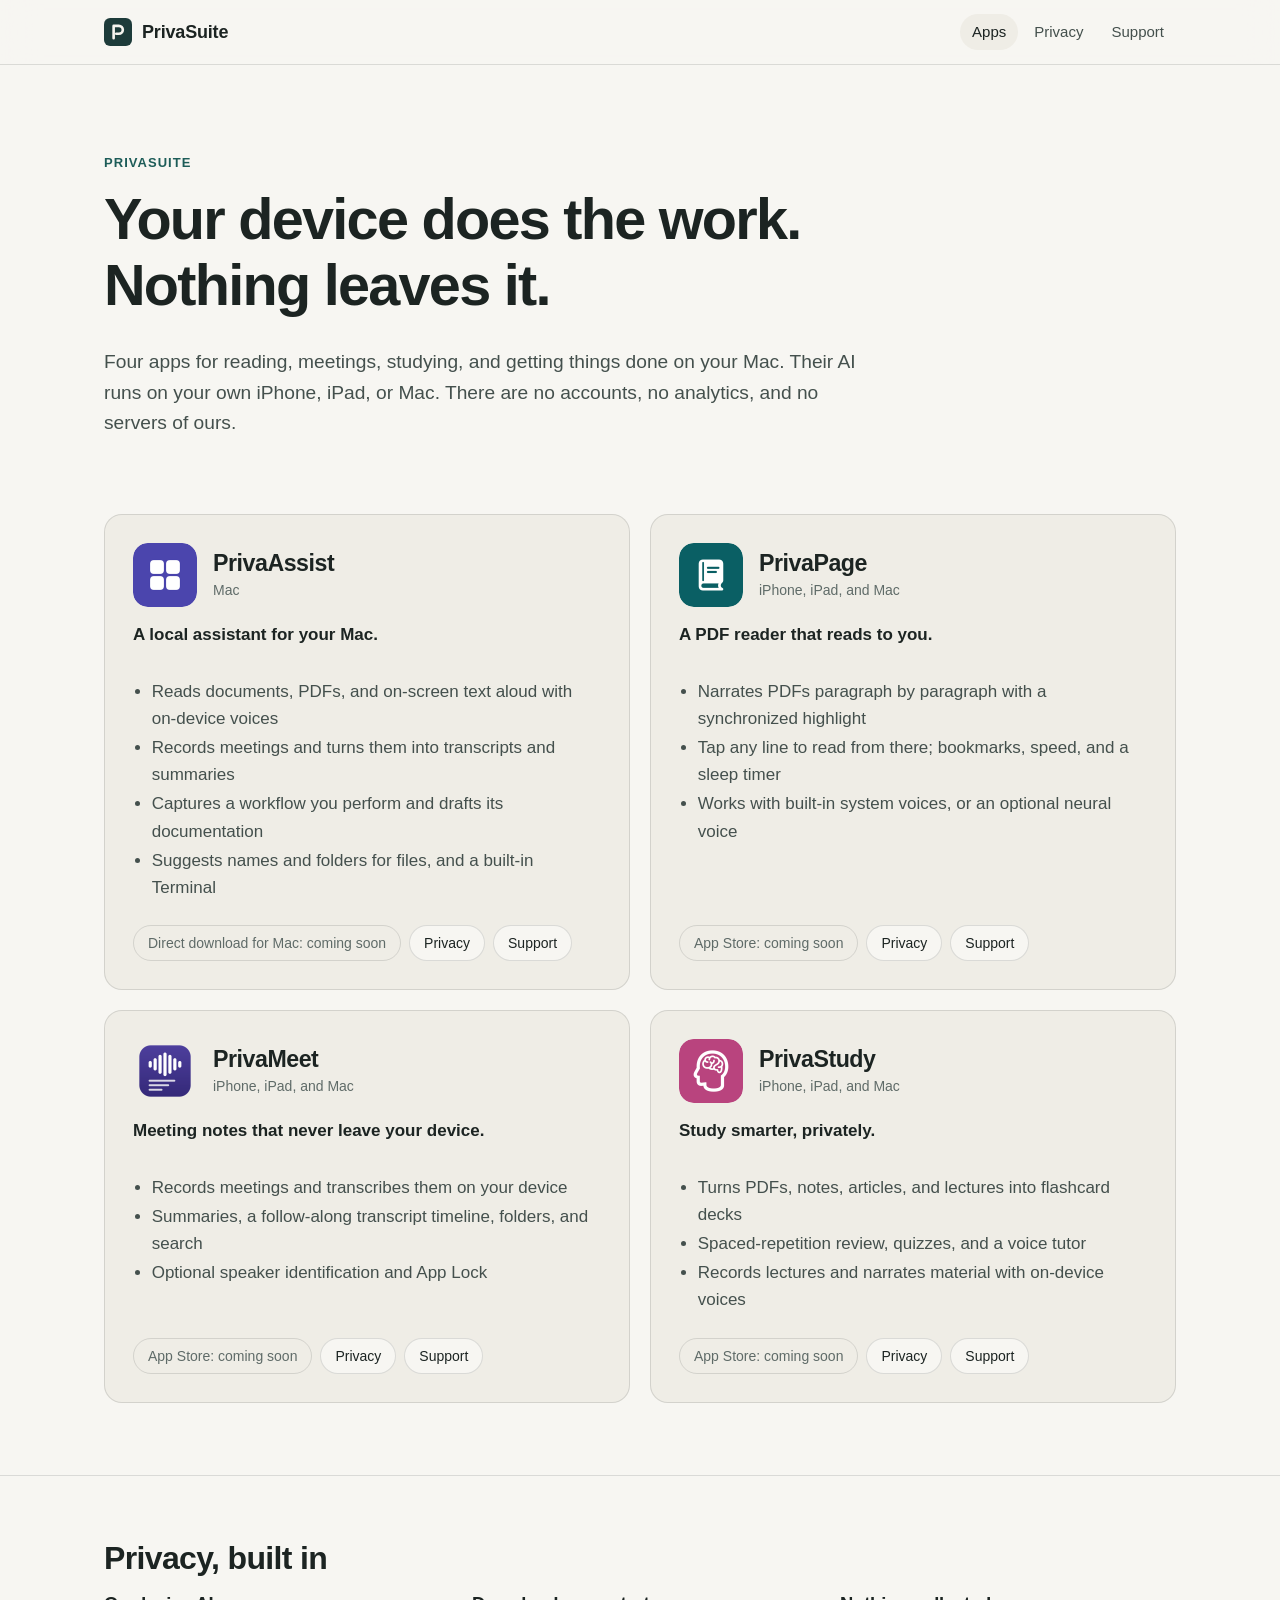
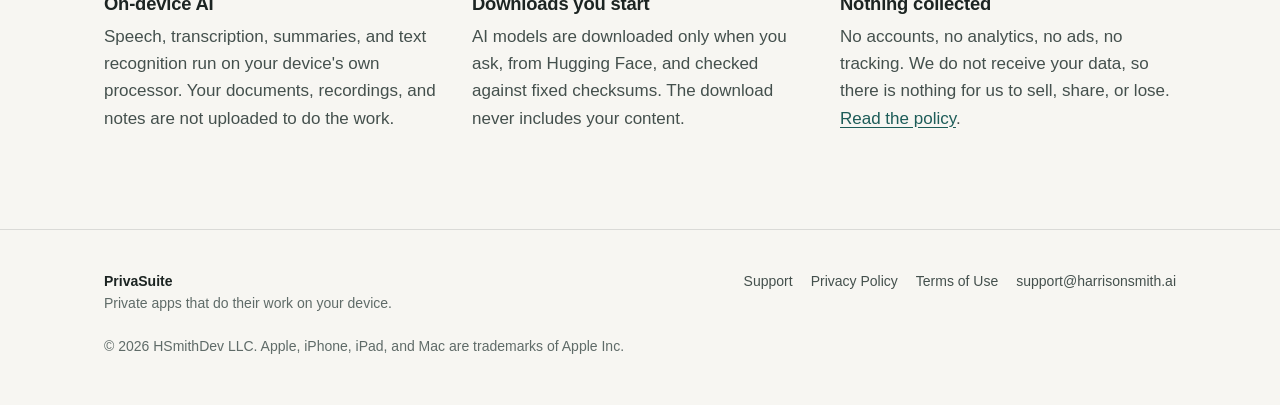
==== index.html @ e091b5af "PrivaSuite website: home, privacy policy, terms, support for all four apps Static HTML/CSS for GitHu" ====
<!doctype html>
<html lang="en">
<head>
<meta charset="utf-8">
<meta name="viewport" content="width=device-width, initial-scale=1, viewport-fit=cover">
<meta name="color-scheme" content="light dark">
<meta name="theme-color" content="#f7f6f2" media="(prefers-color-scheme: light)">
<meta name="theme-color" content="#111615" media="(prefers-color-scheme: dark)">
<link rel="icon" type="image/svg+xml" href="assets/img/favicon.svg">
<link rel="stylesheet" href="assets/style.css">
<title>PrivaSuite</title>
<meta name="description" content="Private apps for reading, meetings, studying, and your Mac, with AI that runs on your device.">
<link rel="canonical" href="https://privasuite.harrisonsmith.ai/">
</head>
<body>
<a class="skip" href="#main">Skip to content</a>
<header class="site-header">
  <div class="wrap nav">
    <a class="brand" href="index.html" aria-label="PrivaSuite home"><img src="assets/img/favicon.svg" alt="" width="28" height="28"><span>PrivaSuite</span></a>
    <nav aria-label="Primary">
      <a href="index.html#apps" aria-current="page">Apps</a>
      <a href="privacy/index.html">Privacy</a>
      <a href="support/index.html">Support</a>
    </nav>
  </div>
</header>
<main id="main">
<section class="hero"><div class="wrap">
  <p class="eyebrow">PrivaSuite</p>
  <h1>Your device does the work.<br>Nothing leaves it.</h1>
  <p class="lede">Four apps for reading, meetings, studying, and getting things done on your Mac. Their AI runs on your own iPhone, iPad, or Mac. There are no accounts, no analytics, and no servers of ours.</p>
</div></section>
<section class="wrap apps" id="apps" aria-label="Apps">
<article class="app-card" id="privaassist">
  <header><img src="assets/img/privaassist-256.png" alt="" width="64" height="64"><div><h2>PrivaAssist</h2><p class="platforms">Mac</p></div></header>
  <p><strong>A local assistant for your Mac.</strong></p>
  <ul><li>Reads documents, PDFs, and on-screen text aloud with on-device voices</li><li>Records meetings and turns them into transcripts and summaries</li><li>Captures a workflow you perform and drafts its documentation</li><li>Suggests names and folders for files, and a built-in Terminal</li></ul>
  <div class="links">
    <span class="pill status">Direct download for Mac: coming soon</span>
    <a class="pill" href="privacy/index.html#privaassist">Privacy</a>
    <a class="pill" href="support/index.html#privaassist">Support</a>
  </div>
</article>
<article class="app-card" id="privapage">
  <header><img src="assets/img/privapage-256.png" alt="" width="64" height="64"><div><h2>PrivaPage</h2><p class="platforms">iPhone, iPad, and Mac</p></div></header>
  <p><strong>A PDF reader that reads to you.</strong></p>
  <ul><li>Narrates PDFs paragraph by paragraph with a synchronized highlight</li><li>Tap any line to read from there; bookmarks, speed, and a sleep timer</li><li>Works with built-in system voices, or an optional neural voice</li></ul>
  <div class="links">
    <span class="pill status">App Store: coming soon</span>
    <a class="pill" href="privacy/index.html#privapage">Privacy</a>
    <a class="pill" href="support/index.html#privapage">Support</a>
  </div>
</article>
<article class="app-card" id="privameet">
  <header><img src="assets/img/privameet-256.png" alt="" width="64" height="64"><div><h2>PrivaMeet</h2><p class="platforms">iPhone, iPad, and Mac</p></div></header>
  <p><strong>Meeting notes that never leave your device.</strong></p>
  <ul><li>Records meetings and transcribes them on your device</li><li>Summaries, a follow-along transcript timeline, folders, and search</li><li>Optional speaker identification and App Lock</li></ul>
  <div class="links">
    <span class="pill status">App Store: coming soon</span>
    <a class="pill" href="privacy/index.html#privameet">Privacy</a>
    <a class="pill" href="support/index.html#privameet">Support</a>
  </div>
</article>
<article class="app-card" id="privastudy">
  <header><img src="assets/img/privastudy-256.png" alt="" width="64" height="64"><div><h2>PrivaStudy</h2><p class="platforms">iPhone, iPad, and Mac</p></div></header>
  <p><strong>Study smarter, privately.</strong></p>
  <ul><li>Turns PDFs, notes, articles, and lectures into flashcard decks</li><li>Spaced-repetition review, quizzes, and a voice tutor</li><li>Records lectures and narrates material with on-device voices</li></ul>
  <div class="links">
    <span class="pill status">App Store: coming soon</span>
    <a class="pill" href="privacy/index.html#privastudy">Privacy</a>
    <a class="pill" href="support/index.html#privastudy">Support</a>
  </div>
</article>
</section>
<section class="band"><div class="wrap">
  <h2>Privacy, built in</h2>
  <div class="cols">
    <div><h3>On-device AI</h3><p>Speech, transcription, summaries, and text recognition run on your device's own processor. Your documents, recordings, and notes are not uploaded to do the work.</p></div>
    <div><h3>Downloads you start</h3><p>AI models are downloaded only when you ask, from Hugging Face, and checked against fixed checksums. The download never includes your content.</p></div>
    <div><h3>Nothing collected</h3><p>No accounts, no analytics, no ads, no tracking. We do not receive your data, so there is nothing for us to sell, share, or lose. <a href="privacy/index.html">Read the policy</a>.</p></div>
  </div>
</div></section>
</main>
<footer class="site-footer">
  <div class="wrap footer-grid">
    <div><strong style="color:var(--ink)">PrivaSuite</strong><br>Private apps that do their work on your device.</div>
    <div class="footer-links">
      <a href="support/index.html">Support</a>
      <a href="privacy/index.html">Privacy Policy</a>
      <a href="terms/index.html">Terms of Use</a>
      <a href="mailto:support@harrisonsmith.ai">support@harrisonsmith.ai</a>
    </div>
  </div>
  <div class="wrap" style="margin-top:20px">&copy; 2026 HSmithDev LLC. Apple, iPhone, iPad, and Mac are trademarks of Apple Inc.</div>
</footer>
</body>
</html>
---- assets/style.css ----
/* PrivaSuite site. Plain CSS, system fonts, light and dark. Nothing loads from third parties. */

:root {
  --bg: #f7f6f2;
  --surface: #efede6;
  --surface-2: #e5e2d8;
  --ink: #1c2422;
  --ink-2: #44504d;
  --ink-3: #5f6b68;
  --accent: #1d5c58;
  --accent-ink: #f7f6f2;
  --line: rgb(28 36 34 / 0.13);
  --radius: 18px;
  --wrap: 1120px;
  --font: -apple-system, BlinkMacSystemFont, "SF Pro Text", "Segoe UI", Roboto, "Helvetica Neue", Arial, sans-serif;
  --font-display: -apple-system, BlinkMacSystemFont, "SF Pro Display", "Segoe UI", Roboto, "Helvetica Neue", Arial, sans-serif;
}

@media (prefers-color-scheme: dark) {
  :root {
    --bg: #111615;
    --surface: #181f1e;
    --surface-2: #202928;
    --ink: #ecebe5;
    --ink-2: #b5bdba;
    --ink-3: #959f9c;
    --accent: #7cc4bc;
    --accent-ink: #0f1514;
    --line: rgb(236 235 229 / 0.12);
  }
}

*, *::before, *::after { box-sizing: border-box; }
html { -webkit-text-size-adjust: 100%; scroll-padding-top: 88px; }
@media (prefers-reduced-motion: no-preference) { html { scroll-behavior: smooth; } }
body {
  margin: 0;
  background: var(--bg);
  color: var(--ink);
  font: 17px/1.6 var(--font);
  -webkit-font-smoothing: antialiased;
}
img { max-width: 100%; height: auto; display: block; }
a { color: var(--accent); text-underline-offset: 0.18em; }
a:hover { text-decoration-thickness: 2px; }
:focus-visible { outline: 3px solid var(--accent); outline-offset: 3px; border-radius: 6px; }

.wrap { max-width: var(--wrap); margin: 0 auto; padding: 0 24px; }
@media (max-width: 600px) { .wrap { padding: 0 16px; } }

.skip { position: absolute; left: -9999px; top: 8px; background: var(--ink); color: var(--bg); padding: 8px 14px; border-radius: 8px; z-index: 10; }
.skip:focus { left: 16px; }

/* Header */
.site-header {
  position: sticky; top: 0; z-index: 5;
  background: color-mix(in srgb, var(--bg) 82%, transparent);
  -webkit-backdrop-filter: saturate(160%) blur(18px);
  backdrop-filter: saturate(160%) blur(18px);
  border-bottom: 1px solid var(--line);
}
@media (prefers-reduced-transparency: reduce) { .site-header { background: var(--bg); backdrop-filter: none; -webkit-backdrop-filter: none; } }
.nav { display: flex; align-items: center; justify-content: space-between; gap: 16px; min-height: 64px; }
.brand { display: inline-flex; align-items: center; gap: 10px; color: var(--ink); text-decoration: none; font-weight: 650; font-size: 18px; letter-spacing: -0.01em; }
.brand img { width: 28px; height: 28px; }
.nav nav { display: flex; gap: 4px; flex-wrap: wrap; }
.nav nav a { color: var(--ink-2); text-decoration: none; padding: 6px 12px; border-radius: 999px; font-size: 15px; }
.nav nav a:hover, .nav nav a[aria-current="page"] { color: var(--ink); background: var(--surface); }

/* Type */
h1, h2, h3 { font-family: var(--font-display); line-height: 1.15; margin: 0 0 0.5em; }
h1 { font-size: clamp(2.2rem, 5vw, 3.6rem); letter-spacing: -0.03em; font-weight: 700; }
h2 { font-size: clamp(1.5rem, 3vw, 2rem); letter-spacing: -0.02em; font-weight: 680; }
h3 { font-size: 1.15rem; letter-spacing: -0.01em; font-weight: 650; }
p { margin: 0 0 1em; }
.lede { font-size: 1.2rem; color: var(--ink-2); max-width: 40em; }
.eyebrow { font-size: 13px; font-weight: 650; letter-spacing: 0.08em; text-transform: uppercase; color: var(--accent); margin-bottom: 12px; }
.muted { color: var(--ink-3); }

/* Home */
.hero { padding: 88px 0 56px; }
@media (max-width: 600px) { .hero { padding: 56px 0 40px; } }
.apps { display: grid; grid-template-columns: repeat(2, minmax(0, 1fr)); gap: 20px; padding-bottom: 72px; }
@media (max-width: 760px) { .apps { grid-template-columns: 1fr; } }
.app-card { background: var(--surface); border: 1px solid var(--line); border-radius: var(--radius); padding: 28px; display: flex; flex-direction: column; gap: 6px; }
.app-card header { display: flex; align-items: center; gap: 16px; margin-bottom: 8px; }
.app-card header img { width: 64px; height: 64px; border-radius: 15px; }
.app-card h2 { font-size: 1.45rem; margin: 0; }
.platforms { font-size: 14px; color: var(--ink-3); margin: 2px 0 0; }
.app-card ul { margin: 4px 0 16px; padding-left: 1.1em; color: var(--ink-2); }
.app-card li { margin: 2px 0; }
.app-card .links { margin-top: auto; display: flex; gap: 8px; flex-wrap: wrap; }
.pill { display: inline-block; font-size: 14px; padding: 6px 14px; border-radius: 999px; border: 1px solid var(--line); color: var(--ink); text-decoration: none; background: var(--bg); }
.pill:hover { border-color: var(--ink-3); }
.pill.status { color: var(--ink-3); background: transparent; }

.band { border-top: 1px solid var(--line); padding: 64px 0 80px; }
.cols { display: grid; grid-template-columns: repeat(3, minmax(0, 1fr)); gap: 32px; }
@media (max-width: 760px) { .cols { grid-template-columns: 1fr; gap: 20px; } }
.cols p { color: var(--ink-2); }

/* Documents (privacy, terms, support) */
.doc { padding: 56px 0 88px; }
.doc-grid { display: grid; grid-template-columns: 230px minmax(0, 1fr); gap: 56px; align-items: start; }
@media (max-width: 900px) { .doc-grid { grid-template-columns: 1fr; gap: 24px; } }
.toc { position: sticky; top: 92px; font-size: 14px; }
@media (max-width: 900px) { .toc { position: static; background: var(--surface); border-radius: 14px; padding: 16px 20px; } }
.toc p { font-weight: 650; color: var(--ink-3); text-transform: uppercase; letter-spacing: 0.06em; font-size: 12px; margin-bottom: 8px; }
.toc ol { list-style: none; margin: 0; padding: 0; }
.toc li { margin: 0; }
.toc a { display: block; padding: 4px 0; color: var(--ink-2); text-decoration: none; }
.toc a:hover { color: var(--ink); }
.prose { max-width: 44em; }
.prose h2 { margin-top: 2.2em; padding-top: 0.2em; font-size: 1.45rem; }
.prose h3 { margin-top: 1.6em; }
.prose ul { padding-left: 1.2em; }
.prose li { margin: 0.35em 0; }
.prose li::marker { color: var(--ink-3); }
.doc-meta { color: var(--ink-3); font-size: 15px; }
.summary { background: var(--surface); border: 1px solid var(--line); border-radius: var(--radius); padding: 20px 24px; margin: 24px 0 8px; }
.summary p:last-child { margin-bottom: 0; }
.app-tag { display: flex; align-items: center; gap: 12px; }
.app-tag img { width: 36px; height: 36px; border-radius: 9px; }
table { border-collapse: collapse; width: 100%; font-size: 15px; margin: 8px 0 16px; }
th, td { text-align: left; padding: 10px 12px; border-bottom: 1px solid var(--line); vertical-align: top; }
th { color: var(--ink-3); font-weight: 600; }
.table-scroll { overflow-x: auto; }
details { border-bottom: 1px solid var(--line); padding: 12px 0; }
summary { cursor: pointer; font-weight: 600; }
details p, details ul { margin-top: 10px; color: var(--ink-2); }
.contact { background: var(--surface); border: 1px solid var(--line); border-radius: var(--radius); padding: 24px; margin-top: 8px; }

/* Footer */
.site-footer { border-top: 1px solid var(--line); padding: 40px 0 48px; font-size: 14px; color: var(--ink-3); }
.footer-grid { display: flex; justify-content: space-between; gap: 24px; flex-wrap: wrap; }
.footer-links { display: flex; gap: 18px; flex-wrap: wrap; }
.footer-links a { color: var(--ink-2); text-decoration: none; }
.footer-links a:hover { color: var(--ink); text-decoration: underline; }

.notfound { padding: 120px 0; text-align: center; }

@media (max-width: 480px) {
  .nav { min-height: 56px; }
  .brand span { font-size: 17px; }
  .nav nav a { padding: 6px 9px; font-size: 14px; }
  .app-card { padding: 22px; }
}
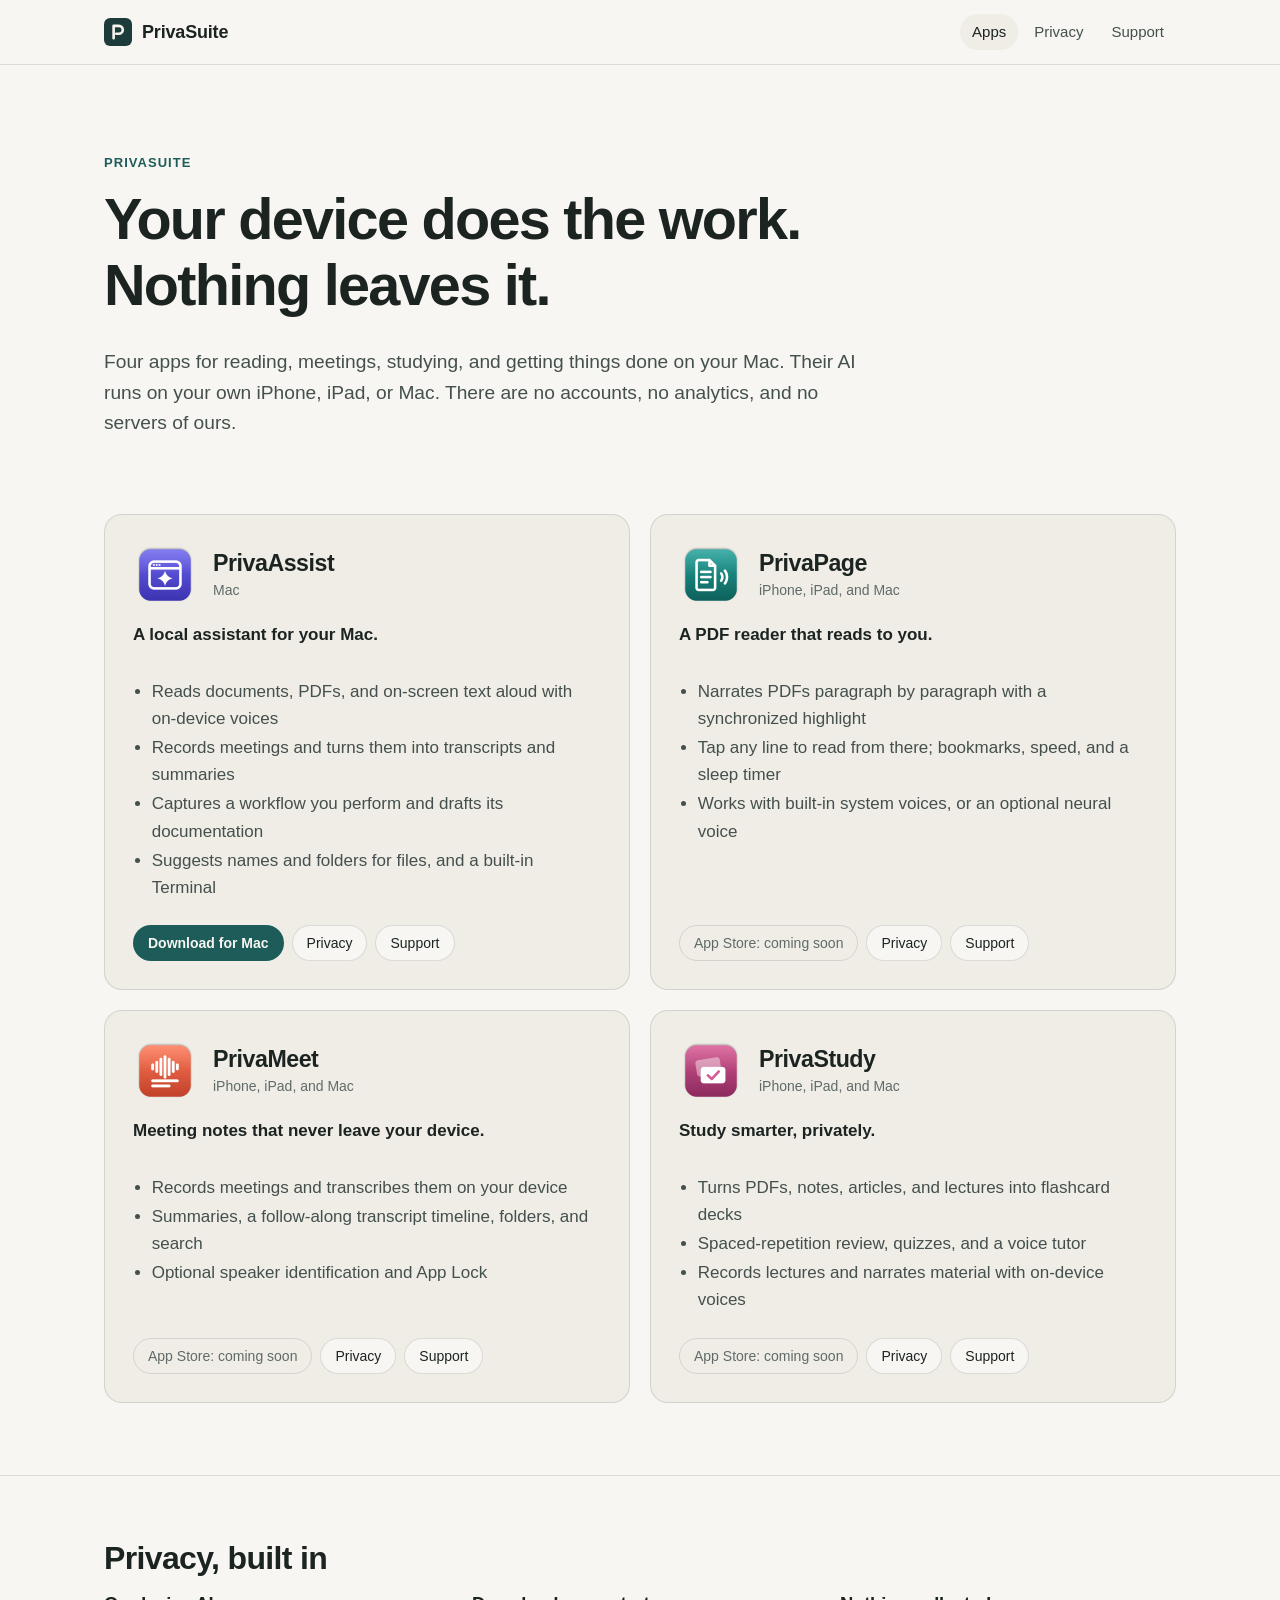
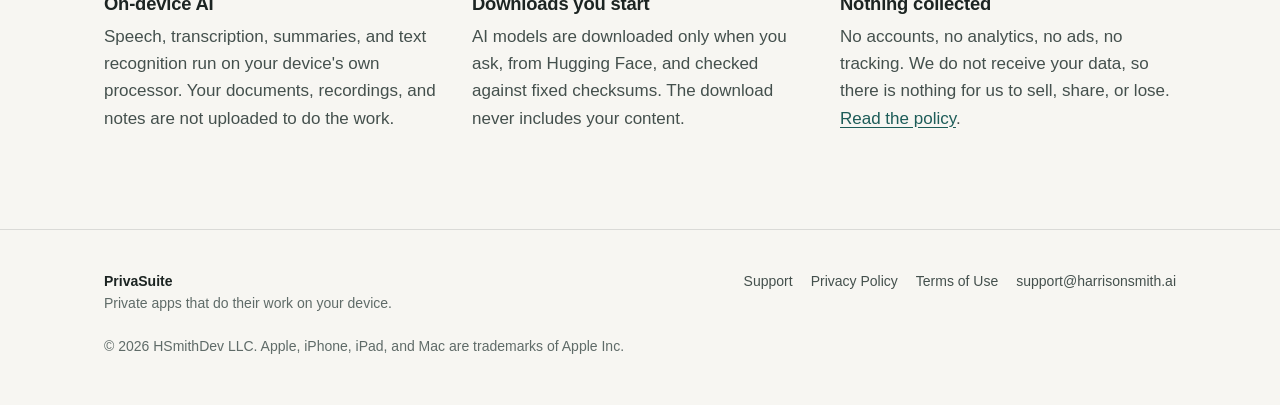
==== commit 0ef13dbd: "PrivaAssist download page: DMG link (GitHub release asset), install, first run, updating, uninstall " ====
--- a/index.html
+++ b/index.html
@@ -36,7 +36,7 @@
   <p><strong>A local assistant for your Mac.</strong></p>
   <ul><li>Reads documents, PDFs, and on-screen text aloud with on-device voices</li><li>Records meetings and turns them into transcripts and summaries</li><li>Captures a workflow you perform and drafts its documentation</li><li>Suggests names and folders for files, and a built-in Terminal</li></ul>
   <div class="links">
-    <span class="pill status">Direct download for Mac: coming soon</span>
+    <a class="pill primary" href="privaassist/index.html">Download for Mac</a>
     <a class="pill" href="privacy/index.html#privaassist">Privacy</a>
     <a class="pill" href="support/index.html#privaassist">Support</a>
   </div>
--- a/assets/style.css
+++ b/assets/style.css
@@ -145,3 +145,8 @@
   .nav nav a { padding: 6px 9px; font-size: 14px; }
   .app-card { padding: 22px; }
 }
+
+.pill.primary { background: var(--accent); color: var(--accent-ink); border-color: transparent; font-weight: 600; }
+.pill.primary:hover { filter: brightness(1.08); }
+.pill.big { font-size: 17px; padding: 12px 24px; }
+.prose ol { padding-left: 1.3em; }
